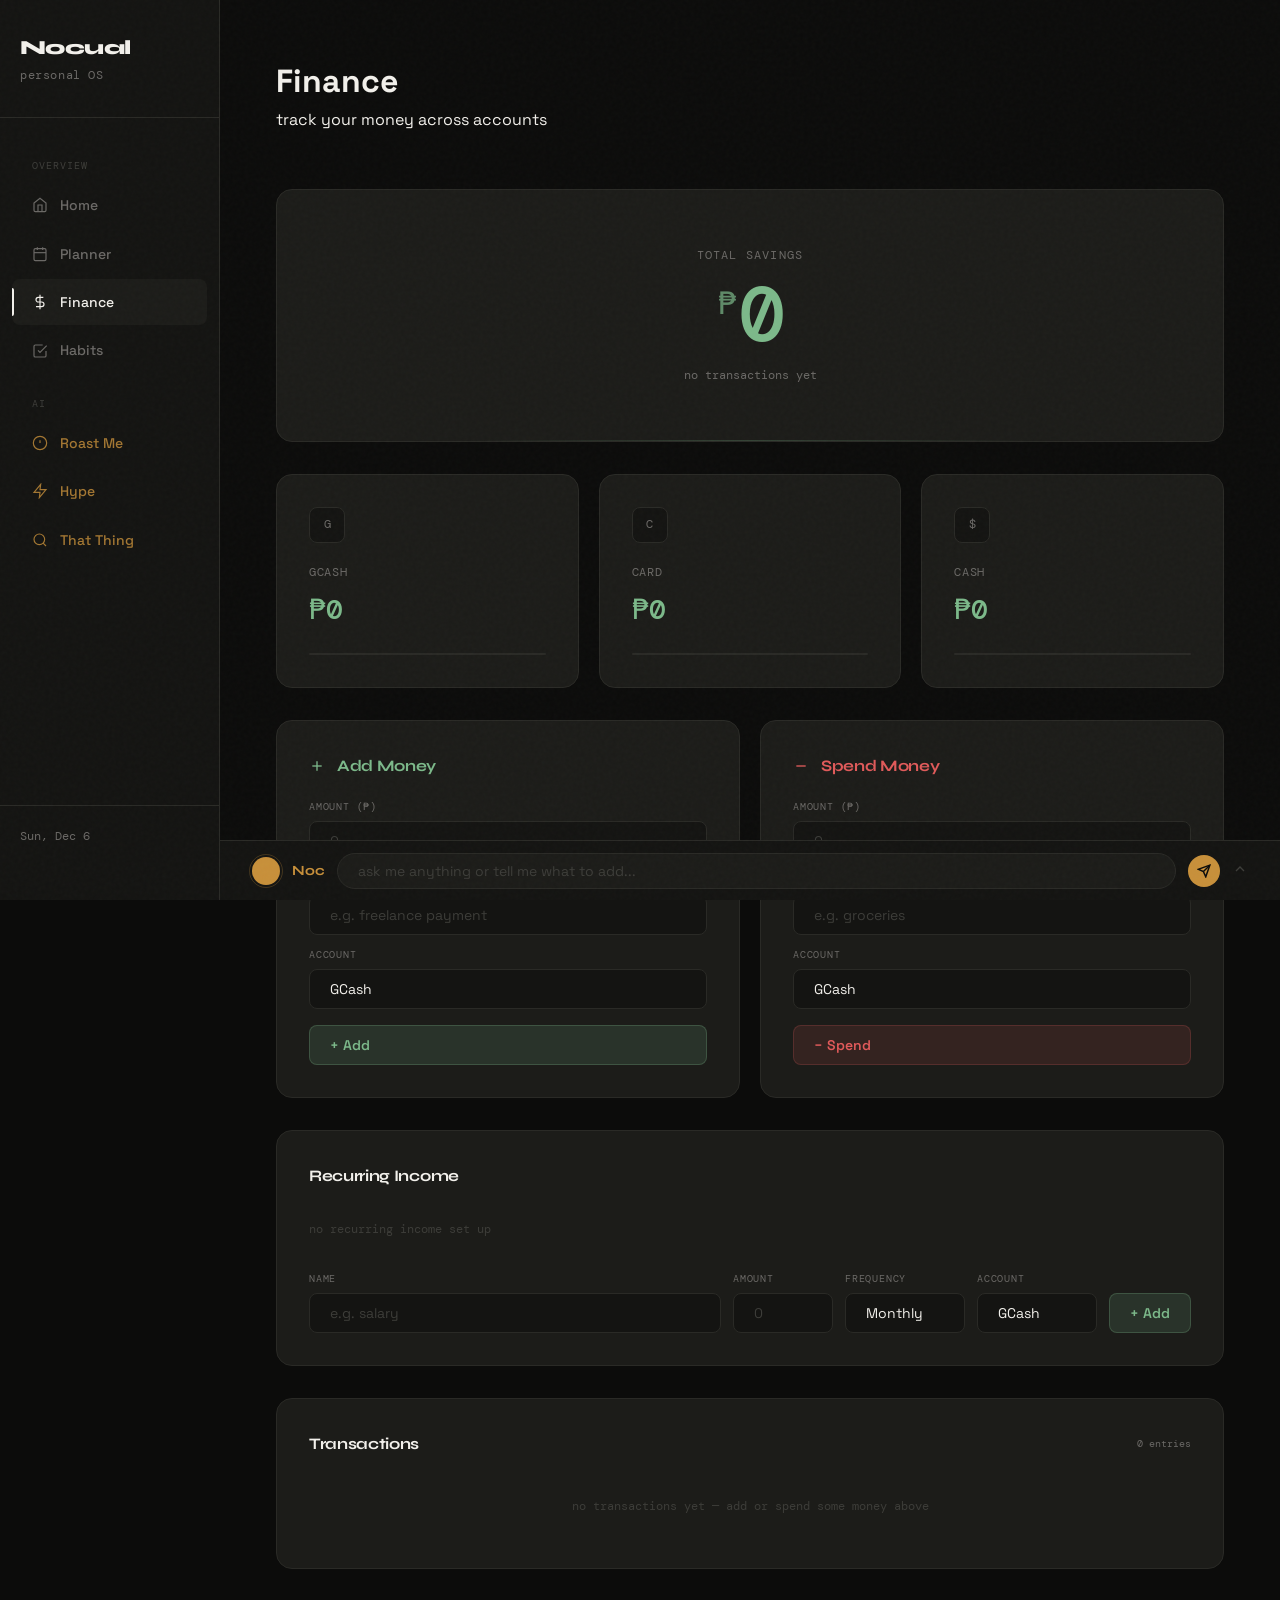
==== finance.html @ 65def6b1 "initial commit" ====
<!DOCTYPE html>
<html lang="en">
<head>
  <meta charset="UTF-8">
  <meta name="viewport" content="width=device-width, initial-scale=1.0">
  <title>Nocual — Finance</title>
  <link rel="preconnect" href="https://fonts.googleapis.com">
  <link rel="preconnect" href="https://fonts.gstatic.com" crossorigin>
  <link href="https://fonts.googleapis.com/css2?family=Syne:wght@400;500;600;700;800&family=Space+Grotesk:wght@300;400;500;600&family=DM+Mono:wght@300;400;500&display=swap" rel="stylesheet">
  <link rel="stylesheet" href="css/global.css">
  <link rel="stylesheet" href="css/finance.css">
</head>
<body>

  <!-- Sidebar -->
  <aside class="sidebar">
    <div class="sidebar__logo">
      <div class="sidebar__logo-text">Nocual</div>
      <div class="sidebar__logo-sub">personal OS</div>
    </div>
    <nav class="sidebar__nav">
      <span class="sidebar__section-label">Overview</span>
      <a href="index.html" class="nav-link">
        <svg xmlns="http://www.w3.org/2000/svg" viewBox="0 0 24 24" fill="none" stroke="currentColor"><path d="M3 9l9-7 9 7v11a2 2 0 0 1-2 2H5a2 2 0 0 1-2-2z"/><polyline points="9 22 9 12 15 12 15 22"/></svg>
        Home
      </a>
      <a href="planner.html" class="nav-link">
        <svg xmlns="http://www.w3.org/2000/svg" viewBox="0 0 24 24" fill="none" stroke="currentColor"><rect x="3" y="4" width="18" height="18" rx="2" ry="2"/><line x1="16" y1="2" x2="16" y2="6"/><line x1="8" y1="2" x2="8" y2="6"/><line x1="3" y1="10" x2="21" y2="10"/></svg>
        Planner
      </a>
      <a href="finance.html" class="nav-link nav-link--active">
        <svg xmlns="http://www.w3.org/2000/svg" viewBox="0 0 24 24" fill="none" stroke="currentColor"><line x1="12" y1="1" x2="12" y2="23"/><path d="M17 5H9.5a3.5 3.5 0 0 0 0 7h5a3.5 3.5 0 0 1 0 7H6"/></svg>
        Finance
      </a>
      <a href="habits.html" class="nav-link">
        <svg xmlns="http://www.w3.org/2000/svg" viewBox="0 0 24 24" fill="none" stroke="currentColor"><polyline points="9 11 12 14 22 4"/><path d="M21 12v7a2 2 0 0 1-2 2H5a2 2 0 0 1-2-2V5a2 2 0 0 1 2-2h11"/></svg>
        Habits
      </a>
      <span class="sidebar__section-label">AI</span>
      <a href="roast.html" class="nav-link nav-link--ai">
        <svg xmlns="http://www.w3.org/2000/svg" viewBox="0 0 24 24" fill="none" stroke="currentColor"><circle cx="12" cy="12" r="10"/><line x1="12" y1="8" x2="12" y2="12"/><line x1="12" y1="16" x2="12.01" y2="16"/></svg>
        Roast Me
      </a>
      <a href="hype.html" class="nav-link nav-link--ai">
        <svg xmlns="http://www.w3.org/2000/svg" viewBox="0 0 24 24" fill="none" stroke="currentColor"><polygon points="13 2 3 14 12 14 11 22 21 10 12 10 13 2"/></svg>
        Hype
      </a>
      <a href="that-thing.html" class="nav-link nav-link--ai">
        <svg xmlns="http://www.w3.org/2000/svg" viewBox="0 0 24 24" fill="none" stroke="currentColor"><circle cx="11" cy="11" r="8"/><line x1="21" y1="21" x2="16.65" y2="16.65"/></svg>
        That Thing
      </a>
    </nav>
    <div class="sidebar__bottom">
      <div class="sidebar__date" id="sidebar-date"></div>
    </div>
  </aside>

  <!-- Main content -->
  <main class="main">
    <div class="page-header">
      <h1 class="page-title">Finance</h1>
      <p class="page-sub">track your money across accounts</p>
    </div>

    <!-- Savings Hero -->
    <div class="savings-hero">
      <div class="savings-hero__label">total savings</div>
      <div class="savings-hero__amount">
        <span class="savings-hero__currency">₱</span><span id="hero-total">0</span>
      </div>
      <div class="savings-hero__updated" id="hero-updated">—</div>
    </div>

    <!-- Account Cards -->
    <div class="accounts-grid">
      <div class="account-card" id="card-gcash">
        <div class="account-card__icon">G</div>
        <div class="account-card__name">GCash</div>
        <div class="account-card__amount" id="amt-gcash">₱0</div>
        <div class="account-card__bar">
          <div class="account-card__bar-fill" id="bar-gcash" style="width:0%"></div>
        </div>
      </div>
      <div class="account-card" id="card-card">
        <div class="account-card__icon">C</div>
        <div class="account-card__name">Card</div>
        <div class="account-card__amount" id="amt-card">₱0</div>
        <div class="account-card__bar">
          <div class="account-card__bar-fill" id="bar-card" style="width:0%"></div>
        </div>
      </div>
      <div class="account-card" id="card-cash">
        <div class="account-card__icon">$</div>
        <div class="account-card__name">Cash</div>
        <div class="account-card__amount" id="amt-cash">₱0</div>
        <div class="account-card__bar">
          <div class="account-card__bar-fill" id="bar-cash" style="width:0%"></div>
        </div>
      </div>
    </div>

    <!-- Finance Actions -->
    <div class="finance-actions">
      <!-- Add Money -->
      <div class="finance-form finance-form--add">
        <div class="finance-form__title">
          <svg xmlns="http://www.w3.org/2000/svg" viewBox="0 0 24 24" fill="none" stroke="currentColor"><line x1="12" y1="5" x2="12" y2="19"/><line x1="5" y1="12" x2="19" y2="12"/></svg>
          Add Money
        </div>
        <div class="form-group">
          <label class="form-label" for="add-amount">Amount (₱)</label>
          <input class="input" type="number" id="add-amount" placeholder="0" min="0" step="any">
        </div>
        <div class="form-group">
          <label class="form-label" for="add-desc">Description</label>
          <input class="input" type="text" id="add-desc" placeholder="e.g. freelance payment">
        </div>
        <div class="form-group">
          <label class="form-label" for="add-account">Account</label>
          <select class="input" id="add-account">
            <option value="gcash">GCash</option>
            <option value="card">Card</option>
            <option value="cash">Cash</option>
          </select>
        </div>
        <button class="btn btn--add" id="btn-add" style="width:100%;margin-top:4px">+ Add</button>
      </div>

      <!-- Spend Money -->
      <div class="finance-form finance-form--spend">
        <div class="finance-form__title">
          <svg xmlns="http://www.w3.org/2000/svg" viewBox="0 0 24 24" fill="none" stroke="currentColor"><line x1="5" y1="12" x2="19" y2="12"/></svg>
          Spend Money
        </div>
        <div class="form-group">
          <label class="form-label" for="spend-amount">Amount (₱)</label>
          <input class="input" type="number" id="spend-amount" placeholder="0" min="0" step="any">
        </div>
        <div class="form-group">
          <label class="form-label" for="spend-desc">Description</label>
          <input class="input" type="text" id="spend-desc" placeholder="e.g. groceries">
        </div>
        <div class="form-group">
          <label class="form-label" for="spend-account">Account</label>
          <select class="input" id="spend-account">
            <option value="gcash">GCash</option>
            <option value="card">Card</option>
            <option value="cash">Cash</option>
          </select>
        </div>
        <button class="btn btn--spend" id="btn-spend" style="width:100%;margin-top:4px">− Spend</button>
      </div>
    </div>

    <!-- Recurring Income -->
    <div class="recurring-section">
      <div class="recurring-section__header">
        <span style="font-family:var(--font-display);font-weight:700;font-size:var(--font-size-base);letter-spacing:-0.02em">Recurring Income</span>
      </div>
      <div class="recurring-list" id="recurring-list">
        <!-- populated by JS -->
      </div>
      <!-- Add recurring inline form -->
      <div class="recurring-add" style="margin-top:var(--space-md);display:grid;grid-template-columns:1fr 100px 120px 120px auto;gap:var(--space-sm);align-items:end">
        <div class="form-group" style="margin-bottom:0">
          <label class="form-label" for="rec-name">Name</label>
          <input class="input" type="text" id="rec-name" placeholder="e.g. salary">
        </div>
        <div class="form-group" style="margin-bottom:0">
          <label class="form-label" for="rec-amount">Amount</label>
          <input class="input" type="number" id="rec-amount" placeholder="0" min="0">
        </div>
        <div class="form-group" style="margin-bottom:0">
          <label class="form-label" for="rec-freq">Frequency</label>
          <select class="input" id="rec-freq">
            <option value="weekly">Weekly</option>
            <option value="biweekly">Biweekly</option>
            <option value="monthly" selected>Monthly</option>
            <option value="yearly">Yearly</option>
          </select>
        </div>
        <div class="form-group" style="margin-bottom:0">
          <label class="form-label" for="rec-account">Account</label>
          <select class="input" id="rec-account">
            <option value="gcash">GCash</option>
            <option value="card">Card</option>
            <option value="cash">Cash</option>
          </select>
        </div>
        <button class="btn btn--add" id="btn-add-recurring" style="white-space:nowrap">+ Add</button>
      </div>
    </div>

    <!-- Transaction History -->
    <div class="tx-section">
      <div style="display:flex;align-items:center;justify-content:space-between;margin-bottom:var(--space-md)">
        <span style="font-family:var(--font-display);font-weight:700;font-size:var(--font-size-base);letter-spacing:-0.02em">Transactions</span>
        <span style="font-family:var(--font-mono);font-size:10px;color:var(--text-muted)" id="tx-count">0 entries</span>
      </div>
      <div id="tx-list">
        <!-- populated by JS -->
      </div>
    </div>
  </main>

  <!-- Assistant -->
  <div class="assistant" id="assistant">
    <div class="assistant__bar">
      <div class="assistant__toggle" id="assistant-toggle">
        <div class="assistant__orb"></div>
        <span class="assistant__name">Noc</span>
      </div>
      <div class="assistant__input-wrap">
        <input type="text" class="assistant__input" id="assistant-input" placeholder="ask me anything or tell me what to add..." autocomplete="off">
      </div>
      <button class="assistant__send" id="assistant-send" aria-label="Send">
        <svg xmlns="http://www.w3.org/2000/svg" viewBox="0 0 24 24" fill="none" stroke="currentColor"><line x1="22" y1="2" x2="11" y2="13"/><polygon points="22 2 15 22 11 13 2 9 22 2"/></svg>
      </button>
      <button class="assistant__expand-btn" id="assistant-expand" aria-label="Expand">
        <svg xmlns="http://www.w3.org/2000/svg" viewBox="0 0 24 24" fill="none" stroke="currentColor"><polyline points="18 15 12 9 6 15"/></svg>
      </button>
    </div>
    <div class="assistant__chat" id="assistant-chat"></div>
  </div>

  <script src="config.js" defer></script>
  <script src="js/store.js" defer></script>
  <script src="js/obsidian.js" defer></script>
  <script src="js/assistant.js" defer></script>
  <script src="js/finance.js" defer></script>
</body>
</html>
---- css/global.css ----
@import url('https://fonts.googleapis.com/css2?family=Syne:wght@400;600;700;800&family=Space+Grotesk:wght@300;400;500;600&family=DM+Mono:wght@400;500&display=swap');

/* ─── Tokens ─────────────────────────────────────────────────────────────── */
:root {
  --bg: #0C0C0B;
  --surface: #141412;
  --surface-2: #1C1C19;
  --border: #2A2A26;
  --text: #F2F0EB;
  --text-muted: #6B6966;
  --text-dim: #3D3D39;
  --ai-accent: #C8903A;
  --ai-accent-rgb: 200, 144, 58;
  --ai-dim: rgba(200, 144, 58, 0.10);
  --ai-border: rgba(200, 144, 58, 0.25);

  --font-display: 'Syne', sans-serif;
  --font-body: 'Space Grotesk', sans-serif;
  --font-mono: 'DM Mono', monospace;

  --font-size-xs: 0.75rem;
  --font-size-sm: 0.875rem;
  --font-size-base: 1rem;
  --font-size-lg: 1.25rem;
  --font-size-xl: 1.75rem;
  --font-size-2xl: 2.5rem;
  --font-size-3xl: 3.5rem;

  --space-xs: 0.375rem;
  --space-sm: 0.75rem;
  --space-md: 1.25rem;
  --space-lg: 2rem;
  --space-xl: 3.5rem;
  --space-2xl: 6rem;

  --radius-sm: 4px;
  --radius-md: 8px;
  --radius-lg: 16px;

  --sidebar-w: 220px;
  --assistant-h-collapsed: 60px;
  --assistant-h-expanded: 420px;
  --transition: 180ms cubic-bezier(0.16, 1, 0.3, 1);
  --transition-slow: 650ms cubic-bezier(0.16, 1, 0.3, 1);
}

/* ─── Reset ──────────────────────────────────────────────────────────────── */
*, *::before, *::after { box-sizing: border-box; margin: 0; padding: 0; }
html { font-size: 16px; -webkit-font-smoothing: antialiased; }
body {
  background: var(--bg);
  color: var(--text);
  font-family: var(--font-body);
  font-size: var(--font-size-base);
  line-height: 1.6;
  min-height: 100dvh;
}
a { color: inherit; text-decoration: none; }
ul, ol { list-style: none; }
img { display: block; max-width: 100%; }
button { cursor: pointer; font-family: inherit; border: none; background: none; }
input, textarea, select { font-family: inherit; }

/* ─── Grain overlay ───────────────────────────────────────────────────────── */
body::after {
  content: '';
  position: fixed;
  inset: 0;
  background-image: url("data:image/svg+xml,%3Csvg viewBox='0 0 256 256' xmlns='http://www.w3.org/2000/svg'%3E%3Cfilter id='noise'%3E%3CfeTurbulence type='fractalNoise' baseFrequency='0.9' numOctaves='4' stitchTiles='stitch'/%3E%3C/filter%3E%3Crect width='100%25' height='100%25' filter='url(%23noise)' opacity='1'/%3E%3C/svg%3E");
  opacity: 0.025;
  pointer-events: none;
  z-index: 9999;
}

/* ─── App shell ───────────────────────────────────────────────────────────── */
.app {
  display: flex;
  min-height: 100dvh;
}

/* ─── Sidebar ─────────────────────────────────────────────────────────────── */
.sidebar {
  position: fixed;
  top: 0;
  left: 0;
  width: var(--sidebar-w);
  height: 100dvh;
  background: var(--surface);
  border-right: 1px solid var(--border);
  display: flex;
  flex-direction: column;
  z-index: 100;
  padding: var(--space-lg) 0;
}

.sidebar__logo {
  padding: 0 var(--space-md) var(--space-lg);
  border-bottom: 1px solid var(--border);
  margin-bottom: var(--space-md);
}

.sidebar__logo-text {
  font-family: var(--font-display);
  font-size: var(--font-size-lg);
  font-weight: 800;
  letter-spacing: -0.03em;
  color: var(--text);
}

.sidebar__logo-sub {
  font-size: var(--font-size-xs);
  color: var(--text-muted);
  font-family: var(--font-mono);
  letter-spacing: 0.05em;
  margin-top: 2px;
}

.sidebar__nav {
  flex: 1;
  display: flex;
  flex-direction: column;
  gap: 2px;
  padding: 0 var(--space-sm);
}

.nav-link {
  display: flex;
  align-items: center;
  gap: var(--space-sm);
  padding: var(--space-sm) var(--space-md);
  border-radius: var(--radius-md);
  color: var(--text-muted);
  font-size: var(--font-size-sm);
  font-weight: 500;
  transition: color var(--transition), background var(--transition);
  position: relative;
}

.nav-link svg { width: 16px; height: 16px; flex-shrink: 0; stroke-width: 1.75; }

.nav-link:hover {
  color: var(--text);
  background: var(--surface-2);
}

.nav-link--active {
  color: var(--text);
  background: var(--surface-2);
}

.nav-link--active::before {
  content: '';
  position: absolute;
  left: 0;
  top: 50%;
  transform: translateY(-50%);
  width: 2px;
  height: 60%;
  background: var(--text);
  border-radius: 0 2px 2px 0;
}

.nav-link--ai {
  color: var(--ai-accent);
  opacity: 0.8;
}

.nav-link--ai:hover {
  color: var(--ai-accent);
  background: var(--ai-dim);
  opacity: 1;
}

.nav-link--ai.nav-link--active {
  color: var(--ai-accent);
  background: var(--ai-dim);
}

.nav-link--ai.nav-link--active::before {
  background: var(--ai-accent);
}

.sidebar__section-label {
  font-size: 10px;
  letter-spacing: 0.1em;
  text-transform: uppercase;
  color: var(--text-dim);
  font-family: var(--font-mono);
  padding: var(--space-md) var(--space-md) var(--space-xs);
}

.sidebar__bottom {
  padding: var(--space-md);
  border-top: 1px solid var(--border);
}

.sidebar__date {
  font-family: var(--font-mono);
  font-size: var(--font-size-xs);
  color: var(--text-muted);
  line-height: 1.8;
}

/* ─── Main content ────────────────────────────────────────────────────────── */
.main {
  margin-left: var(--sidebar-w);
  padding: var(--space-xl) var(--space-xl) calc(var(--assistant-h-collapsed) + var(--space-lg));
  width: calc(100% - var(--sidebar-w));
  min-height: 100dvh;
}

.page-header {
  margin-bottom: var(--space-xl);
}

.page-header__label {
  font-family: var(--font-mono);
  font-size: var(--font-size-xs);
  color: var(--text-muted);
  letter-spacing: 0.08em;
  text-transform: uppercase;
  margin-bottom: var(--space-xs);
}

.page-header__title {
  font-family: var(--font-display);
  font-size: var(--font-size-2xl);
  font-weight: 800;
  letter-spacing: -0.04em;
  line-height: 1.05;
}

.page-header__title--ai {
  color: var(--ai-accent);
}

/* ─── Cards / Surfaces ────────────────────────────────────────────────────── */
.card {
  background: var(--surface-2);
  border: 1px solid var(--border);
  border-radius: var(--radius-lg);
  padding: var(--space-lg);
}

.card--ai {
  border-color: var(--ai-border);
  background: linear-gradient(135deg, var(--surface-2) 0%, rgba(200, 144, 58, 0.04) 100%);
}

/* ─── Buttons ─────────────────────────────────────────────────────────────── */
.btn {
  display: inline-flex;
  align-items: center;
  gap: var(--space-xs);
  padding: 0.625rem 1.25rem;
  background: var(--text);
  color: var(--bg);
  border-radius: var(--radius-md);
  font-size: var(--font-size-sm);
  font-weight: 600;
  font-family: var(--font-body);
  transition: opacity var(--transition), transform var(--transition);
  cursor: pointer;
  border: none;
}
.btn:hover { opacity: 0.88; transform: translateY(-1px); }
.btn:active { transform: translateY(0); }

.btn--ghost {
  background: transparent;
  color: var(--text-muted);
  border: 1px solid var(--border);
}
.btn--ghost:hover { color: var(--text); border-color: var(--text-muted); opacity: 1; }

.btn--ai {
  background: var(--ai-accent);
  color: var(--bg);
}

.btn--sm {
  padding: 0.375rem 0.875rem;
  font-size: var(--font-size-xs);
}

.btn--icon {
  padding: 0.5rem;
  border-radius: var(--radius-md);
}

/* ─── Form inputs ─────────────────────────────────────────────────────────── */
.input {
  width: 100%;
  background: var(--surface);
  border: 1px solid var(--border);
  border-radius: var(--radius-md);
  color: var(--text);
  font-family: var(--font-body);
  font-size: var(--font-size-sm);
  padding: 0.625rem var(--space-md);
  transition: border-color var(--transition);
  outline: none;
}
.input:focus { border-color: var(--text-muted); }
.input::placeholder { color: var(--text-dim); }

.input--ai:focus { border-color: var(--ai-border); }

select.input { appearance: none; cursor: pointer; }

/* ─── Assistant bar ───────────────────────────────────────────────────────── */
.assistant {
  position: fixed;
  bottom: 0;
  left: var(--sidebar-w);
  right: 0;
  background: var(--surface);
  border-top: 1px solid var(--border);
  z-index: 200;
  transition: height var(--transition-slow);
  height: var(--assistant-h-collapsed);
  overflow: hidden;
  display: flex;
  flex-direction: column;
}

.assistant.is-open {
  height: var(--assistant-h-expanded);
  border-top-color: var(--ai-border);
}

.assistant__bar {
  flex-shrink: 0;
  height: var(--assistant-h-collapsed);
  display: flex;
  align-items: center;
  gap: var(--space-sm);
  padding: 0 var(--space-lg);
}

.assistant__toggle {
  display: flex;
  align-items: center;
  gap: var(--space-sm);
  flex-shrink: 0;
  cursor: pointer;
}

.assistant__orb {
  width: 28px;
  height: 28px;
  border-radius: 50%;
  background: var(--ai-accent);
  position: relative;
  flex-shrink: 0;
}

.assistant__orb::after {
  content: '';
  position: absolute;
  inset: -3px;
  border-radius: 50%;
  border: 1px solid var(--ai-border);
  animation: orb-pulse 3s ease-in-out infinite;
}

@keyframes orb-pulse {
  0%, 100% { opacity: 0.4; transform: scale(1); }
  50% { opacity: 1; transform: scale(1.08); }
}

.assistant__name {
  font-family: var(--font-display);
  font-size: var(--font-size-sm);
  font-weight: 700;
  color: var(--ai-accent);
  letter-spacing: -0.01em;
}

.assistant__input-wrap {
  flex: 1;
  position: relative;
}

.assistant__input {
  width: 100%;
  background: var(--surface-2);
  border: 1px solid var(--border);
  border-radius: 100px;
  color: var(--text);
  font-family: var(--font-body);
  font-size: var(--font-size-sm);
  padding: 0.5rem 1.25rem;
  outline: none;
  transition: border-color var(--transition);
}
.assistant__input:focus { border-color: var(--ai-border); }
.assistant__input::placeholder { color: var(--text-dim); }

.assistant__send {
  width: 32px;
  height: 32px;
  border-radius: 50%;
  background: var(--ai-accent);
  display: flex;
  align-items: center;
  justify-content: center;
  flex-shrink: 0;
  transition: opacity var(--transition), transform var(--transition);
}
.assistant__send:hover { opacity: 0.85; transform: scale(1.05); }
.assistant__send svg { width: 14px; height: 14px; color: var(--bg); stroke-width: 2.5; }

.assistant__expand-btn {
  color: var(--text-dim);
  transition: color var(--transition), transform var(--transition);
  flex-shrink: 0;
}
.assistant__expand-btn:hover { color: var(--text-muted); }
.assistant.is-open .assistant__expand-btn { transform: rotate(180deg); }
.assistant__expand-btn svg { width: 16px; height: 16px; stroke-width: 2; }

/* ─── Assistant chat panel ────────────────────────────────────────────────── */
.assistant__chat {
  flex: 1;
  overflow-y: auto;
  padding: var(--space-md) var(--space-lg) var(--space-sm);
  display: flex;
  flex-direction: column;
  gap: var(--space-sm);
  scrollbar-width: thin;
  scrollbar-color: var(--border) transparent;
}

.chat-msg {
  display: flex;
  gap: var(--space-sm);
  animation: msg-in 350ms cubic-bezier(0.16, 1, 0.3, 1) both;
}

@keyframes msg-in {
  from { opacity: 0; transform: translateY(8px); }
  to { opacity: 1; transform: translateY(0); }
}

.chat-msg--user { flex-direction: row-reverse; }

.chat-msg__bubble {
  max-width: 70%;
  padding: 0.625rem var(--space-md);
  border-radius: var(--radius-lg);
  font-size: var(--font-size-sm);
  line-height: 1.5;
}

.chat-msg--ai .chat-msg__bubble {
  background: var(--ai-dim);
  border: 1px solid var(--ai-border);
  color: var(--text);
  border-radius: var(--radius-sm) var(--radius-lg) var(--radius-lg) var(--radius-lg);
}

.chat-msg--user .chat-msg__bubble {
  background: var(--surface-2);
  border: 1px solid var(--border);
  color: var(--text-muted);
  border-radius: var(--radius-lg) var(--radius-sm) var(--radius-lg) var(--radius-lg);
}

.chat-msg__avatar {
  width: 24px;
  height: 24px;
  border-radius: 50%;
  background: var(--ai-accent);
  flex-shrink: 0;
  margin-top: 2px;
}

.assistant__thinking {
  display: flex;
  align-items: center;
  gap: 4px;
  padding: 0.625rem var(--space-md);
}

.assistant__thinking span {
  width: 5px;
  height: 5px;
  border-radius: 50%;
  background: var(--ai-accent);
  animation: thinking 1.2s ease-in-out infinite;
}
.assistant__thinking span:nth-child(2) { animation-delay: 0.2s; }
.assistant__thinking span:nth-child(3) { animation-delay: 0.4s; }

@keyframes thinking {
  0%, 80%, 100% { opacity: 0.3; transform: scale(0.8); }
  40% { opacity: 1; transform: scale(1); }
}

/* ─── Reveals ─────────────────────────────────────────────────────────────── */
.reveal {
  opacity: 0;
  transform: translateY(24px);
  transition: opacity var(--transition-slow), transform var(--transition-slow);
}
.reveal.visible,
.reveal.reveal--visible { opacity: 1; transform: translateY(0); }
.reveal:nth-child(2) { transition-delay: 70ms; }
.reveal:nth-child(3) { transition-delay: 140ms; }
.reveal:nth-child(4) { transition-delay: 210ms; }
.reveal:nth-child(5) { transition-delay: 280ms; }

@media (prefers-reduced-motion: reduce) {
  .reveal { opacity: 1; transform: none; transition: none; }
  * { animation-duration: 0.01ms !important; transition-duration: 0.01ms !important; }
}

/* ─── Utility ─────────────────────────────────────────────────────────────── */
.mono { font-family: var(--font-mono); }
.text-muted { color: var(--text-muted); }
.text-ai { color: var(--ai-accent); }
.divider { height: 1px; background: var(--border); margin: var(--space-lg) 0; }

/* ─── Scrollbar ───────────────────────────────────────────────────────────── */
::-webkit-scrollbar { width: 4px; }
::-webkit-scrollbar-track { background: transparent; }
::-webkit-scrollbar-thumb { background: var(--border); border-radius: 4px; }

/* ─── Focus states ────────────────────────────────────────────────────────── */
:focus-visible {
  outline: 2px solid var(--ai-accent);
  outline-offset: 2px;
  border-radius: var(--radius-sm);
}

/* ─── Mobile ──────────────────────────────────────────────────────────────── */
@media (max-width: 768px) {
  :root { --sidebar-w: 0px; }
  .sidebar { transform: translateX(-100%); transition: transform var(--transition-slow); }
  .sidebar.is-open { transform: translateX(0); --sidebar-w: 220px; }
  .main { margin-left: 0; width: 100%; padding: var(--space-lg) var(--space-md) calc(var(--assistant-h-collapsed) + var(--space-lg)); }
  .assistant { left: 0; }
  .page-header__title { font-size: var(--font-size-xl); }
}
---- css/finance.css ----
/* ─── Finance page ────────────────────────────────────────────────────────── */

/* ─── Total savings hero ──────────────────────────────────────────────────── */
.savings-hero {
  background: var(--surface-2);
  border: 1px solid var(--border);
  border-radius: var(--radius-lg);
  padding: var(--space-xl) var(--space-lg);
  text-align: center;
  margin-bottom: var(--space-lg);
  position: relative;
  overflow: hidden;
}

.savings-hero::before {
  content: '';
  position: absolute;
  bottom: 0;
  left: 50%;
  transform: translateX(-50%);
  width: 60%;
  height: 1px;
  background: linear-gradient(90deg, transparent, #7CB98A40, transparent);
}

.savings-hero__label {
  font-family: var(--font-mono);
  font-size: var(--font-size-xs);
  color: var(--text-muted);
  letter-spacing: 0.1em;
  text-transform: uppercase;
  margin-bottom: var(--space-sm);
}

.savings-hero__amount {
  font-family: var(--font-mono);
  font-size: clamp(3rem, 6vw, 5rem);
  font-weight: 500;
  color: #7CB98A;
  letter-spacing: -0.04em;
  line-height: 1;
}

.savings-hero__currency {
  font-size: 0.4em;
  color: #7CB98A;
  opacity: 0.7;
  vertical-align: super;
  margin-right: 4px;
}

.savings-hero__updated {
  font-family: var(--font-mono);
  font-size: var(--font-size-xs);
  color: var(--text-muted);
  margin-top: var(--space-sm);
}

/* ─── Account breakdown ───────────────────────────────────────────────────── */
.accounts-grid {
  display: grid;
  grid-template-columns: repeat(3, 1fr);
  gap: var(--space-md);
  margin-bottom: var(--space-lg);
}

.account-card {
  background: var(--surface-2);
  border: 1px solid var(--border);
  border-radius: var(--radius-lg);
  padding: var(--space-lg);
  transition: border-color var(--transition);
}
.account-card:hover { border-color: var(--text-dim); }

.account-card__icon {
  width: 36px;
  height: 36px;
  border-radius: var(--radius-md);
  background: var(--surface);
  display: flex;
  align-items: center;
  justify-content: center;
  margin-bottom: var(--space-md);
  font-family: var(--font-mono);
  font-size: var(--font-size-xs);
  color: var(--text-muted);
  border: 1px solid var(--border);
}

.account-card__name {
  font-family: var(--font-mono);
  font-size: var(--font-size-xs);
  color: var(--text-muted);
  letter-spacing: 0.06em;
  text-transform: uppercase;
  margin-bottom: var(--space-xs);
}

.account-card__amount {
  font-family: var(--font-mono);
  font-size: var(--font-size-xl);
  font-weight: 500;
  color: var(--text);
  letter-spacing: -0.03em;
}

.account-card__bar {
  height: 2px;
  background: var(--border);
  border-radius: 2px;
  margin-top: var(--space-md);
  overflow: hidden;
}

.account-card__bar-fill {
  height: 100%;
  background: #7CB98A;
  border-radius: 2px;
  transition: width 0.8s cubic-bezier(0.16, 1, 0.3, 1);
}

/* ─── Finance actions grid ────────────────────────────────────────────────── */
.finance-actions {
  display: grid;
  grid-template-columns: 1fr 1fr;
  gap: var(--space-md);
  margin-bottom: var(--space-lg);
}

.finance-form {
  background: var(--surface-2);
  border: 1px solid var(--border);
  border-radius: var(--radius-lg);
  padding: var(--space-lg);
}

.finance-form__title {
  font-family: var(--font-display);
  font-size: var(--font-size-base);
  font-weight: 700;
  letter-spacing: -0.02em;
  margin-bottom: var(--space-md);
  display: flex;
  align-items: center;
  gap: var(--space-sm);
}

.finance-form__title svg {
  width: 16px;
  height: 16px;
  stroke-width: 2;
}

.finance-form--add .finance-form__title { color: #7CB98A; }
.finance-form--spend .finance-form__title { color: #E05A5A; }

.form-group {
  display: flex;
  flex-direction: column;
  gap: var(--space-xs);
  margin-bottom: var(--space-sm);
}

.form-label {
  font-family: var(--font-mono);
  font-size: 10px;
  letter-spacing: 0.08em;
  text-transform: uppercase;
  color: var(--text-muted);
}

.btn--add { background: rgba(124, 185, 138, 0.15); color: #7CB98A; border: 1px solid rgba(124, 185, 138, 0.25); }
.btn--add:hover { background: rgba(124, 185, 138, 0.25); opacity: 1; }
.btn--spend { background: rgba(224, 90, 90, 0.12); color: #E05A5A; border: 1px solid rgba(224, 90, 90, 0.2); }
.btn--spend:hover { background: rgba(224, 90, 90, 0.2); opacity: 1; }

/* ─── Recurring income ────────────────────────────────────────────────────── */
.recurring-section {
  background: var(--surface-2);
  border: 1px solid var(--border);
  border-radius: var(--radius-lg);
  padding: var(--space-lg);
  margin-bottom: var(--space-lg);
}

.recurring-section__header {
  display: flex;
  align-items: center;
  justify-content: space-between;
  margin-bottom: var(--space-md);
}

.recurring-list {
  display: flex;
  flex-direction: column;
  gap: var(--space-sm);
}

.recurring-item {
  display: flex;
  align-items: center;
  gap: var(--space-md);
  padding: var(--space-sm) var(--space-md);
  background: var(--surface);
  border: 1px solid var(--border);
  border-radius: var(--radius-md);
}

.recurring-item__name {
  flex: 1;
  font-size: var(--font-size-sm);
  color: var(--text);
}

.recurring-item__amount {
  font-family: var(--font-mono);
  font-size: var(--font-size-sm);
  color: #7CB98A;
  font-weight: 500;
}

.recurring-item__freq {
  font-family: var(--font-mono);
  font-size: 10px;
  color: var(--text-muted);
  padding: 2px 8px;
  background: var(--surface-2);
  border-radius: 100px;
}

.recurring-item__account {
  font-family: var(--font-mono);
  font-size: 10px;
  color: var(--text-dim);
}

/* ─── Transaction history ─────────────────────────────────────────────────── */
.tx-section {
  background: var(--surface-2);
  border: 1px solid var(--border);
  border-radius: var(--radius-lg);
  padding: var(--space-lg);
}

.tx-item {
  display: flex;
  align-items: center;
  gap: var(--space-md);
  padding: var(--space-sm) 0;
  border-bottom: 1px solid var(--border);
}
.tx-item:last-child { border-bottom: none; }

.tx-item__desc {
  flex: 1;
  font-size: var(--font-size-sm);
  color: var(--text);
}

.tx-item__account {
  font-family: var(--font-mono);
  font-size: 10px;
  color: var(--text-muted);
  padding: 2px 8px;
  background: var(--surface);
  border-radius: 100px;
}

.tx-item__amount {
  font-family: var(--font-mono);
  font-size: var(--font-size-sm);
  font-weight: 500;
  min-width: 80px;
  text-align: right;
}

.tx-item__amount--in { color: #7CB98A; }
.tx-item__amount--out { color: #E05A5A; }

.tx-item__date {
  font-family: var(--font-mono);
  font-size: 10px;
  color: var(--text-dim);
  min-width: 70px;
  text-align: right;
}

@media (max-width: 768px) {
  .accounts-grid { grid-template-columns: 1fr; }
  .finance-actions { grid-template-columns: 1fr; }
}
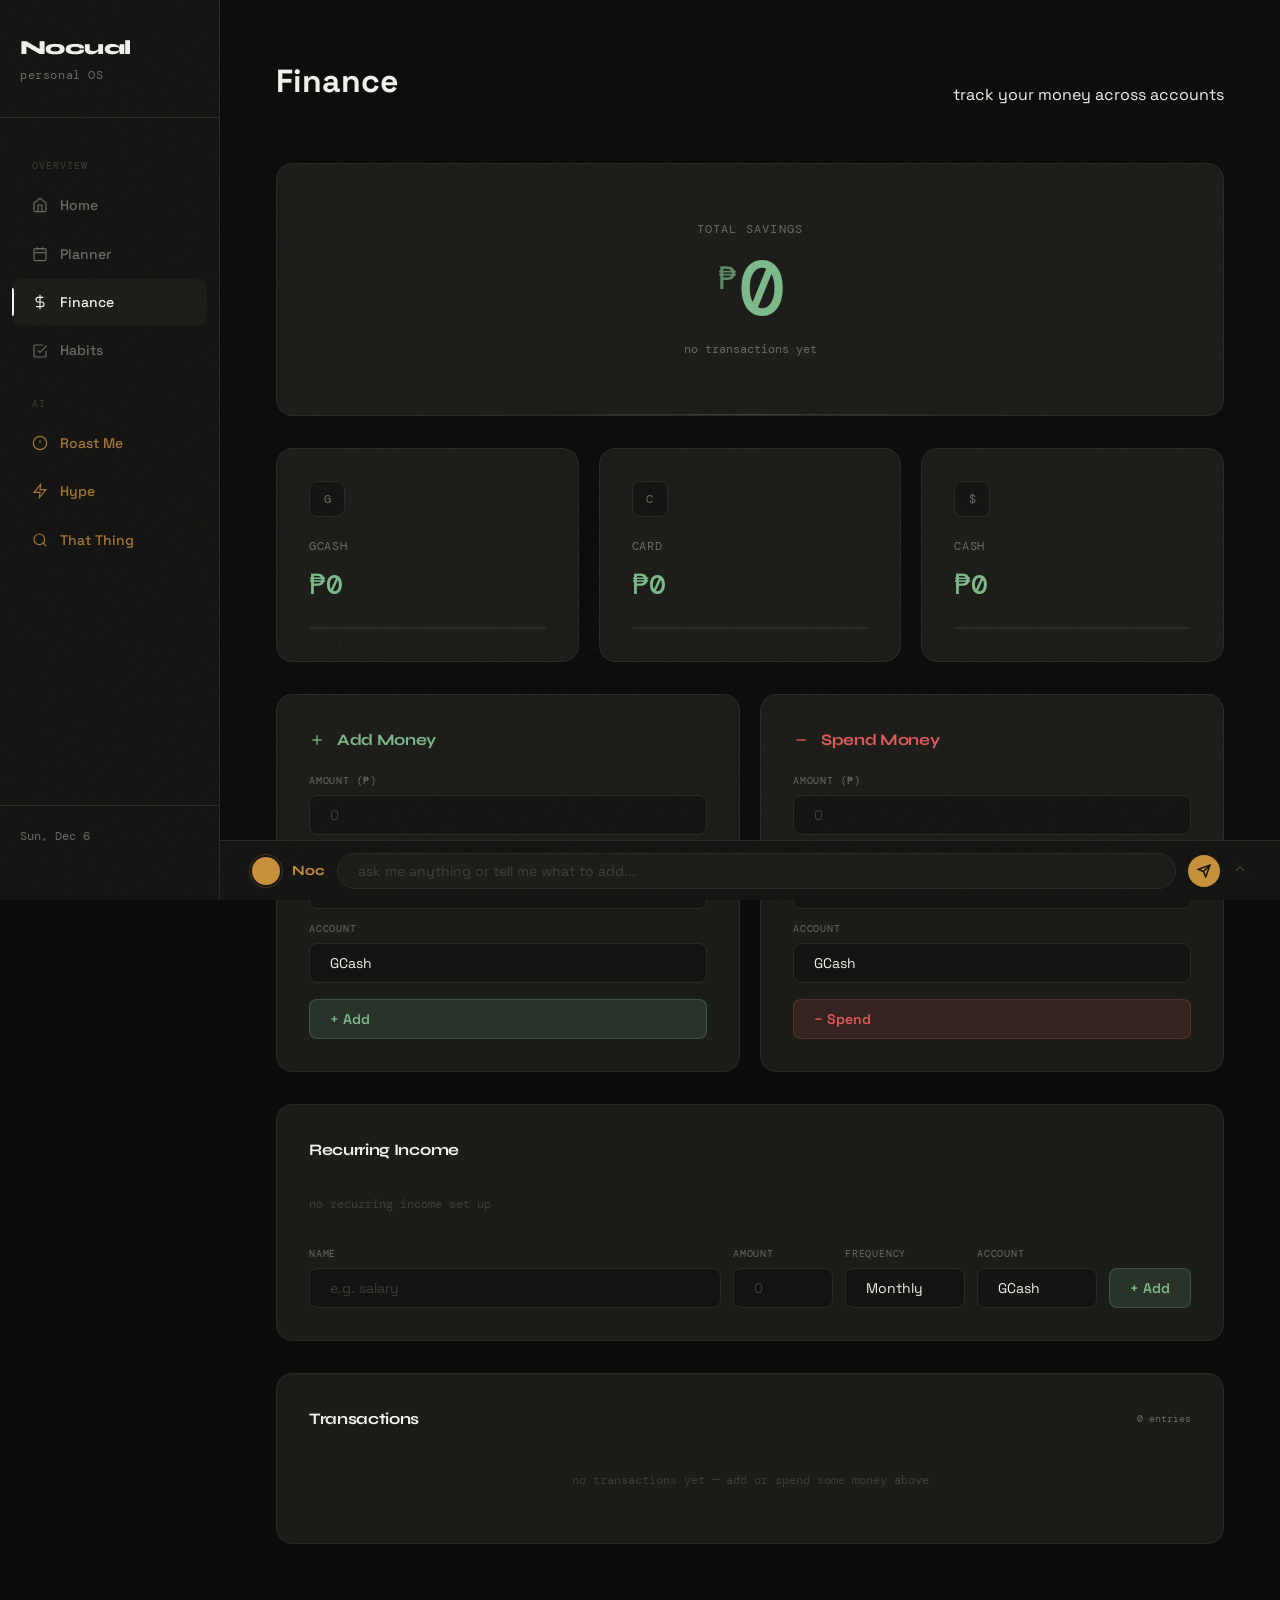
==== commit 453c7962: "feat: PWA manifest + iOS icons" ====
--- a/finance.html
+++ b/finance.html
@@ -7,6 +7,12 @@
   <link rel="preconnect" href="https://fonts.googleapis.com">
   <link rel="preconnect" href="https://fonts.gstatic.com" crossorigin>
   <link href="https://fonts.googleapis.com/css2?family=Syne:wght@400;500;600;700;800&family=Space+Grotesk:wght@300;400;500;600&family=DM+Mono:wght@300;400;500&display=swap" rel="stylesheet">
+  <meta name="apple-mobile-web-app-capable" content="yes">
+  <meta name="apple-mobile-web-app-status-bar-style" content="black-translucent">
+  <meta name="apple-mobile-web-app-title" content="Noctual">
+  <meta name="theme-color" content="#0D0D0D">
+  <link rel="manifest" href="/manifest.json">
+  <link rel="apple-touch-icon" href="/icons/icon-1024.png">
   <link rel="stylesheet" href="css/global.css">
   <link rel="stylesheet" href="css/finance.css">
 </head>
--- a/css/global.css
+++ b/css/global.css
@@ -210,6 +210,10 @@
 }
 
 .page-header {
+  display: flex;
+  align-items: flex-end;
+  justify-content: space-between;
+  gap: var(--space-md);
   margin-bottom: var(--space-xl);
 }
 
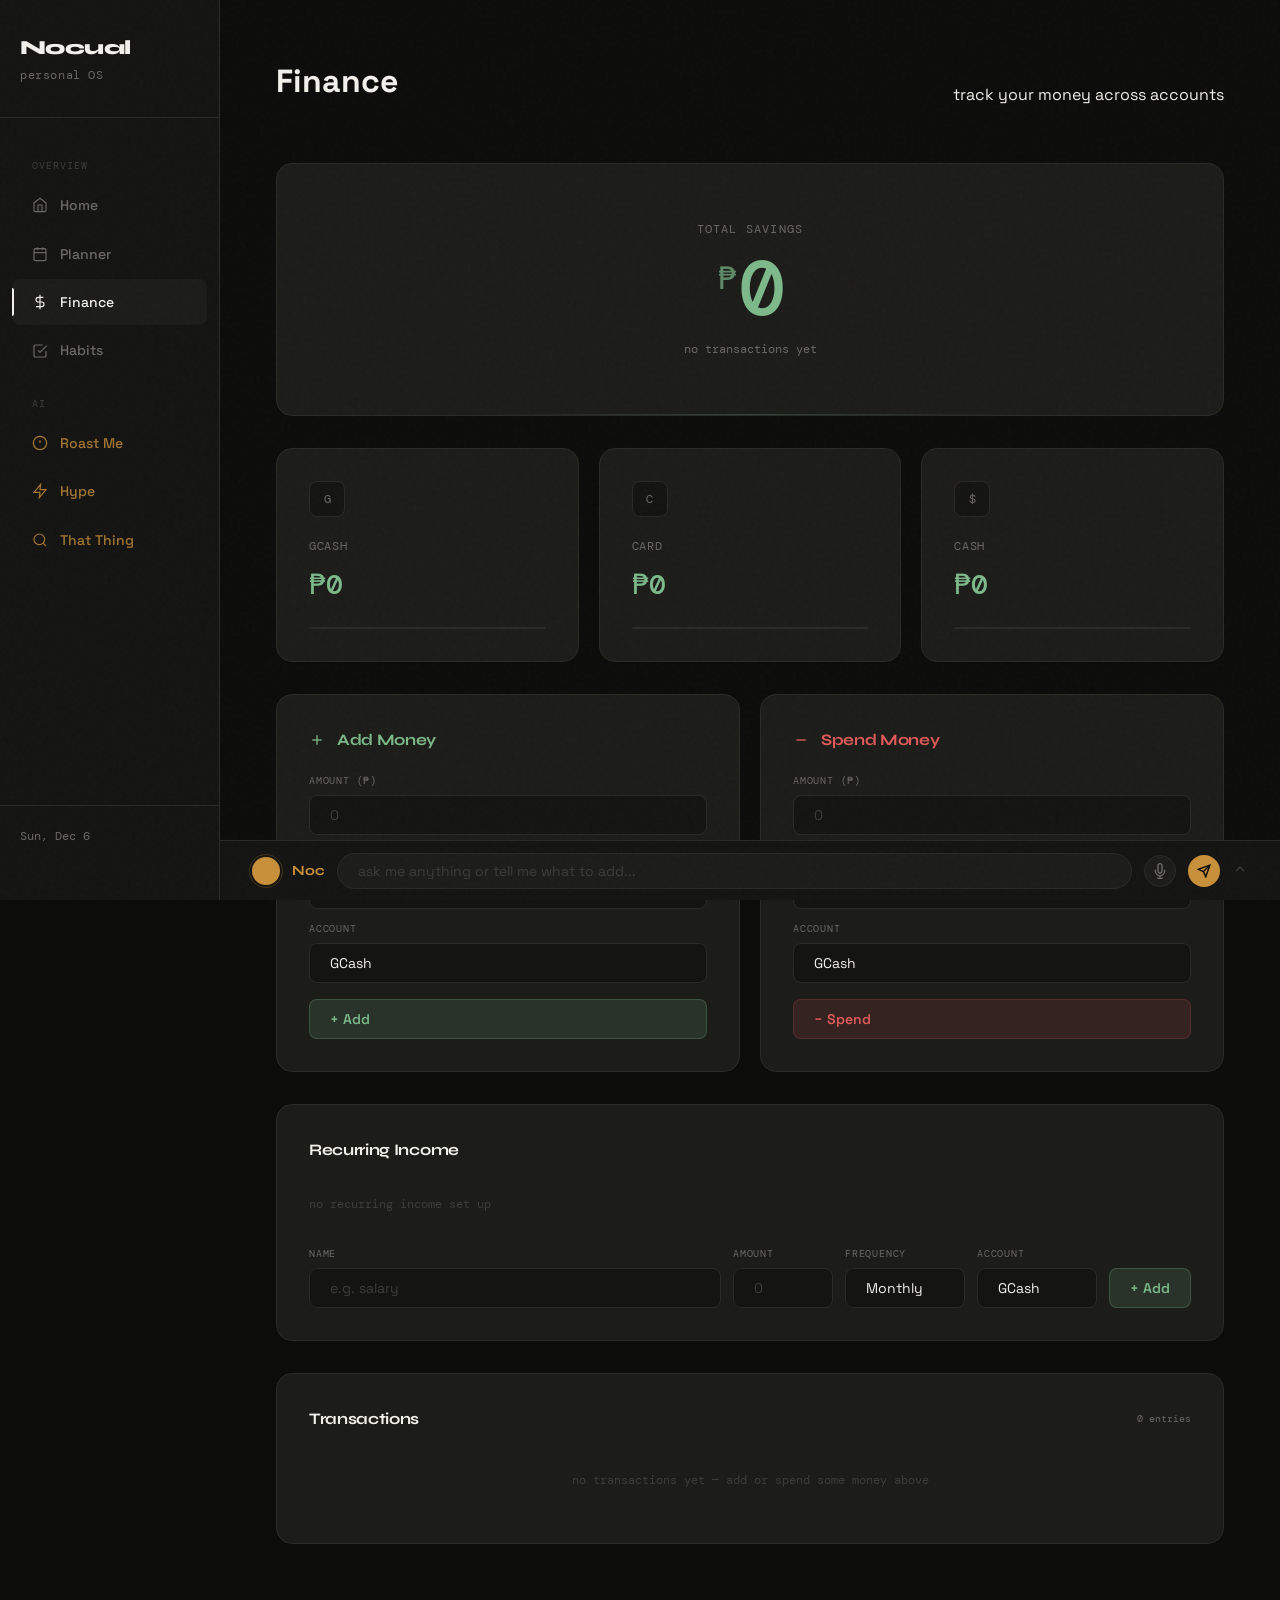
==== commit b648508d: "feat: 16 upgrades — interactions, AI, mobile polish - Live clock in greeting (updates every second) " ====
--- a/finance.html
+++ b/finance.html
@@ -15,6 +15,7 @@
   <link rel="apple-touch-icon" href="/icons/icon-1024.png">
   <link rel="stylesheet" href="css/global.css">
   <link rel="stylesheet" href="css/finance.css">
+  <link rel="stylesheet" href="css/mobile.css">
 </head>
 <body>
 
@@ -67,6 +68,9 @@
       <h1 class="page-title">Finance</h1>
       <p class="page-sub">track your money across accounts</p>
     </div>
+
+    <!-- Sparkline chart -->
+    <div id="sparkline-wrap" class="sparkline-wrap"></div>
 
     <!-- Savings Hero -->
     <div class="savings-hero">
@@ -167,7 +171,7 @@
         <!-- populated by JS -->
       </div>
       <!-- Add recurring inline form -->
-      <div class="recurring-add" style="margin-top:var(--space-md);display:grid;grid-template-columns:1fr 100px 120px 120px auto;gap:var(--space-sm);align-items:end">
+      <div class="recurring-add">
         <div class="form-group" style="margin-bottom:0">
           <label class="form-label" for="rec-name">Name</label>
           <input class="input" type="text" id="rec-name" placeholder="e.g. salary">
@@ -234,5 +238,7 @@
   <script src="js/obsidian.js" defer></script>
   <script src="js/assistant.js" defer></script>
   <script src="js/finance.js" defer></script>
+  <script src="js/mobile-nav.js" defer></script>
+  <script src="js/transitions.js" defer></script>
 </body>
 </html>
--- a/css/global.css
+++ b/css/global.css
@@ -1,4 +1,3 @@
-@import url('https://fonts.googleapis.com/css2?family=Syne:wght@400;600;700;800&family=Space+Grotesk:wght@300;400;500;600&family=DM+Mono:wght@400;500&display=swap');
 
 /* ─── Tokens ─────────────────────────────────────────────────────────────── */
 :root {
@@ -547,3 +546,135 @@
   .assistant { left: 0; }
   .page-header__title { font-size: var(--font-size-xl); }
 }
+
+/* ─── Feature 1: Orb pulse when thinking ─────────────────────────────────── */
+.assistant__orb.orb--thinking {
+  animation: orb-pulse-thinking 800ms ease-in-out infinite;
+}
+@keyframes orb-pulse-thinking {
+  0%, 100% { transform: scale(1); opacity: 1; box-shadow: 0 0 0 0 rgba(200,144,58,0.4); }
+  50% { transform: scale(1.3); opacity: 0.8; box-shadow: 0 0 0 8px rgba(200,144,58,0); }
+}
+
+/* ─── Feature 2: Mic button ──────────────────────────────────────────────── */
+.assistant__mic {
+  width: 32px;
+  height: 32px;
+  border-radius: 50%;
+  background: var(--surface-2);
+  border: 1px solid var(--border);
+  display: flex;
+  align-items: center;
+  justify-content: center;
+  flex-shrink: 0;
+  color: var(--text-muted);
+  transition: color var(--transition), background var(--transition), border-color var(--transition);
+}
+.assistant__mic:hover { color: var(--text); border-color: var(--text-muted); }
+.assistant__mic.mic--active {
+  color: var(--ai-accent);
+  border-color: var(--ai-border);
+  background: var(--ai-dim);
+}
+.assistant__mic svg { pointer-events: none; }
+
+/* ─── Feature 3: Undo chip ───────────────────────────────────────────────── */
+.undo-chip {
+  position: fixed;
+  bottom: calc(var(--assistant-h-collapsed) + 12px);
+  right: 16px;
+  background: var(--surface-2);
+  border: 1px solid var(--border);
+  color: var(--text);
+  padding: 8px 16px;
+  border-radius: 999px;
+  font-size: 13px;
+  cursor: pointer;
+  z-index: 999;
+  animation: chip-in 180ms ease forwards;
+  font-family: var(--font-body);
+  transition: background var(--transition), border-color var(--transition);
+}
+.undo-chip:hover { background: var(--surface); border-color: var(--text-muted); }
+@keyframes chip-in {
+  from { transform: translateY(8px); opacity: 0; }
+  to { transform: translateY(0); opacity: 1; }
+}
+
+/* ─── Feature 4: Habit heatmap ───────────────────────────────────────────── */
+.habit-heatmap {
+  display: flex;
+  flex-wrap: wrap;
+  gap: 4px;
+  margin-bottom: var(--space-lg);
+}
+.habit-heatmap__square {
+  width: 12px;
+  height: 12px;
+  border-radius: 3px;
+  flex-shrink: 0;
+  cursor: default;
+  transition: opacity var(--transition);
+}
+.habit-heatmap__square:hover { opacity: 0.75; }
+
+/* ─── Feature 5: Swipe to delete ─────────────────────────────────────────── */
+.habit-item {
+  position: relative;
+  overflow: hidden;
+}
+.habit-item__content {
+  position: relative;
+  z-index: 1;
+  transition: transform 180ms ease;
+  background: var(--surface);
+  display: flex;
+  align-items: center;
+  gap: var(--space-sm);
+  padding: var(--space-sm) var(--space-md);
+  border-radius: var(--radius-md);
+  border: 1px solid var(--border);
+  margin-bottom: 8px;
+}
+.habit-item__delete-bg {
+  position: absolute;
+  right: 0;
+  top: 0;
+  bottom: 8px;
+  width: 80px;
+  background: #e05252;
+  display: flex;
+  align-items: center;
+  justify-content: center;
+  border-radius: 0 var(--radius-md) var(--radius-md) 0;
+  color: #fff;
+}
+
+/* ─── Feature 6: Confetti ────────────────────────────────────────────────── */
+.confetti-piece {
+  position: fixed;
+  bottom: 0;
+  width: 8px;
+  height: 8px;
+  border-radius: 2px;
+  z-index: 9999;
+  pointer-events: none;
+  animation: confetti-rise linear forwards;
+}
+@keyframes confetti-rise {
+  0% { transform: translateY(0) rotate(0deg); opacity: 1; }
+  100% { transform: translateY(-100vh) rotate(720deg); opacity: 0; }
+}
+
+/* ─── Feature 9: Skeleton loaders ───────────────────────────────────────── */
+.habit-skeleton {
+  height: 52px;
+  border-radius: 8px;
+  background: var(--surface-2);
+  animation: skeleton-pulse 1.2s ease-in-out infinite;
+  margin-bottom: 8px;
+}
+@keyframes skeleton-pulse {
+  0%, 100% { opacity: 0.4; }
+  50% { opacity: 0.8; }
+}
--- a/css/finance.css
+++ b/css/finance.css
@@ -176,6 +176,26 @@
 .btn--spend:hover { background: rgba(224, 90, 90, 0.2); opacity: 1; }
 
 /* ─── Recurring income ────────────────────────────────────────────────────── */
+.recurring-add {
+  margin-top: var(--space-md);
+  display: grid;
+  grid-template-columns: 1fr 100px 120px 120px auto;
+  gap: var(--space-sm);
+  align-items: end;
+}
+
+.recurring-add .form-group { margin-bottom: 0; }
+.recurring-add .btn { white-space: nowrap; }
+
+@media (max-width: 768px) {
+  .recurring-add {
+    grid-template-columns: 1fr 1fr;
+  }
+  .recurring-add .btn {
+    grid-column: 1 / -1;
+  }
+}
+
 .recurring-section {
   background: var(--surface-2);
   border: 1px solid var(--border);
--- a/css/mobile.css
+++ b/css/mobile.css
@@ -0,0 +1,270 @@
+/* ─── Mobile-only styles (max 768px) ─────────────────────────────────────── */
+
+:root {
+  --bottom-nav-h: 64px;
+}
+
+/* ─── Hide sidebar on mobile ──────────────────────────────────────────────── */
+@media (max-width: 768px) {
+  .sidebar { display: none !important; }
+
+  /* ─── Main content ──────────────────────────────────────────────────────── */
+  .main {
+    margin-left: 0;
+    width: 100%;
+    padding: calc(var(--space-md) + env(safe-area-inset-top, 0px))
+             var(--space-md)
+             calc(var(--bottom-nav-h) + var(--assistant-h-collapsed) + env(safe-area-inset-bottom, 20px) + var(--space-md));
+    min-height: 100dvh;
+  }
+
+  /* ─── Assistant bar ─────────────────────────────────────────────────────── */
+  .assistant {
+    left: 0;
+    bottom: calc(var(--bottom-nav-h) + env(safe-area-inset-bottom, 0px));
+  }
+
+  .assistant__bar {
+    padding: 0 var(--space-md);
+  }
+
+  /* ─── Bottom nav ────────────────────────────────────────────────────────── */
+  .mobile-nav {
+    display: flex;
+    position: fixed;
+    bottom: 0;
+    left: 0;
+    right: 0;
+    height: calc(var(--bottom-nav-h) + env(safe-area-inset-bottom, 0px));
+    padding-bottom: env(safe-area-inset-bottom, 0px);
+    background: var(--surface);
+    border-top: 1px solid var(--border);
+    z-index: 300;
+    align-items: stretch;
+  }
+
+  .mobile-nav__item {
+    flex: 1;
+    display: flex;
+    flex-direction: column;
+    align-items: center;
+    justify-content: center;
+    gap: 4px;
+    color: var(--text-dim);
+    font-size: 10px;
+    font-family: var(--font-mono);
+    letter-spacing: 0.04em;
+    text-transform: uppercase;
+    text-decoration: none;
+    padding: 8px 4px;
+    transition: color var(--transition);
+    -webkit-tap-highlight-color: transparent;
+  }
+
+  .mobile-nav__item svg {
+    width: 20px;
+    height: 20px;
+    stroke-width: 1.75;
+  }
+
+  .mobile-nav__item--active {
+    color: var(--text);
+  }
+
+  .mobile-nav__item--ai {
+    color: var(--ai-accent);
+    opacity: 0.6;
+  }
+
+  .mobile-nav__item--ai.mobile-nav__item--active {
+    opacity: 1;
+  }
+
+  /* ─── Page header ───────────────────────────────────────────────────────── */
+  .page-header {
+    margin-bottom: var(--space-md);
+  }
+
+  .page-header__title {
+    font-size: var(--font-size-xl);
+  }
+
+  /* ─── Home page ─────────────────────────────────────────────────────────── */
+  .home-grid {
+    grid-template-columns: 1fr 1fr;
+    gap: var(--space-md);
+  }
+
+  .greeting {
+    padding: var(--space-md) 0 var(--space-sm);
+  }
+
+  .greeting__text {
+    font-size: clamp(1.75rem, 8vw, 2.5rem);
+  }
+
+  .stat-card {
+    padding: var(--space-md);
+  }
+
+  .stat-card__value {
+    font-size: var(--font-size-xl);
+  }
+
+  .buddy-msg {
+    padding: var(--space-md);
+    gap: var(--space-md);
+  }
+
+  .schedule-preview {
+    padding: var(--space-md);
+  }
+
+  /* ─── Planner ───────────────────────────────────────────────────────────── */
+  .planner-layout {
+    flex-direction: column !important;
+    gap: var(--space-md) !important;
+  }
+
+  .cal {
+    position: static !important;
+    width: 100% !important;
+    max-width: 100% !important;
+    border-right: none !important;
+    border-bottom: 1px solid var(--border);
+    padding-bottom: var(--space-md);
+  }
+
+  .planner-right {
+    width: 100% !important;
+  }
+
+  /* ─── Finance ───────────────────────────────────────────────────────────── */
+  .finance-grid {
+    grid-template-columns: 1fr !important;
+  }
+
+  .account-cards {
+    grid-template-columns: 1fr 1fr !important;
+  }
+
+  /* ─── That Thing ────────────────────────────────────────────────────────── */
+  .that-thing-input-wrap {
+    flex-direction: column;
+    align-items: stretch;
+  }
+
+  .that-thing-input {
+    font-size: 16px;
+  }
+
+  .that-thing-input-wrap .btn {
+    width: 100%;
+    justify-content: center;
+  }
+
+  /* ─── Util ──────────────────────────────────────────────────────────────── */
+  .chat-msg__bubble {
+    max-width: 85%;
+  }
+}
+
+/* ─── Prevent iOS zoom on input focus ────────────────────────────────────── */
+@media (max-width: 768px) {
+  input, textarea, select {
+    font-size: 16px !important;
+  }
+}
+
+/* ─── AI popup sheet ────────────────────────────────────────────────────── */
+@media (max-width: 768px) {
+  .mobile-ai-sheet {
+    position: fixed;
+    bottom: calc(var(--bottom-nav-h) + env(safe-area-inset-bottom, 0px));
+    left: var(--space-sm);
+    right: var(--space-sm);
+    background: var(--surface);
+    border: 1px solid var(--ai-border);
+    border-radius: var(--radius-lg);
+    z-index: 299;
+    padding: var(--space-sm);
+    display: flex;
+    flex-direction: column;
+    gap: 2px;
+    transform: translateY(12px);
+    opacity: 0;
+    pointer-events: none;
+    transition: opacity 180ms ease, transform 180ms ease;
+  }
+
+  .mobile-ai-sheet.is-open {
+    opacity: 1;
+    transform: translateY(0);
+    pointer-events: all;
+  }
+
+  .mobile-ai-sheet__item {
+    display: flex;
+    align-items: center;
+    gap: var(--space-md);
+    padding: var(--space-md);
+    border-radius: var(--radius-md);
+    color: var(--text-muted);
+    text-decoration: none;
+    transition: background var(--transition), color var(--transition);
+  }
+
+  .mobile-ai-sheet__item:hover,
+  .mobile-ai-sheet__item.active {
+    background: var(--ai-dim);
+    color: var(--ai-accent);
+  }
+
+  .mobile-ai-sheet__item svg {
+    width: 20px;
+    height: 20px;
+    stroke-width: 1.75;
+    flex-shrink: 0;
+  }
+
+  .mobile-ai-sheet__name {
+    font-size: var(--font-size-sm);
+    font-weight: 600;
+    color: var(--text);
+    margin-bottom: 2px;
+  }
+
+  .mobile-ai-sheet__item.active .mobile-ai-sheet__name {
+    color: var(--ai-accent);
+  }
+
+  .mobile-ai-sheet__desc {
+    font-size: var(--font-size-xs);
+    color: var(--text-muted);
+  }
+}
+
+/* ─── Hide mobile nav on desktop ─────────────────────────────────────────── */
+@media (min-width: 769px) {
+  .mobile-nav { display: none !important; }
+}
+
+/* ─── Feature 8: Pull-to-refresh indicator ───────────────────────────────── */
+#pull-indicator {
+  position: fixed;
+  top: -50px;
+  left: 50%;
+  transform: translateX(-50%);
+  background: var(--surface-2);
+  color: var(--text-muted);
+  border: 1px solid var(--border);
+  padding: 8px 16px;
+  border-radius: 999px;
+  font-size: 13px;
+  font-family: var(--font-body);
+  transition: top 180ms ease;
+  z-index: 999;
+  pointer-events: none;
+  white-space: nowrap;
+}
+#pull-indicator.pull-visible { top: 12px; }
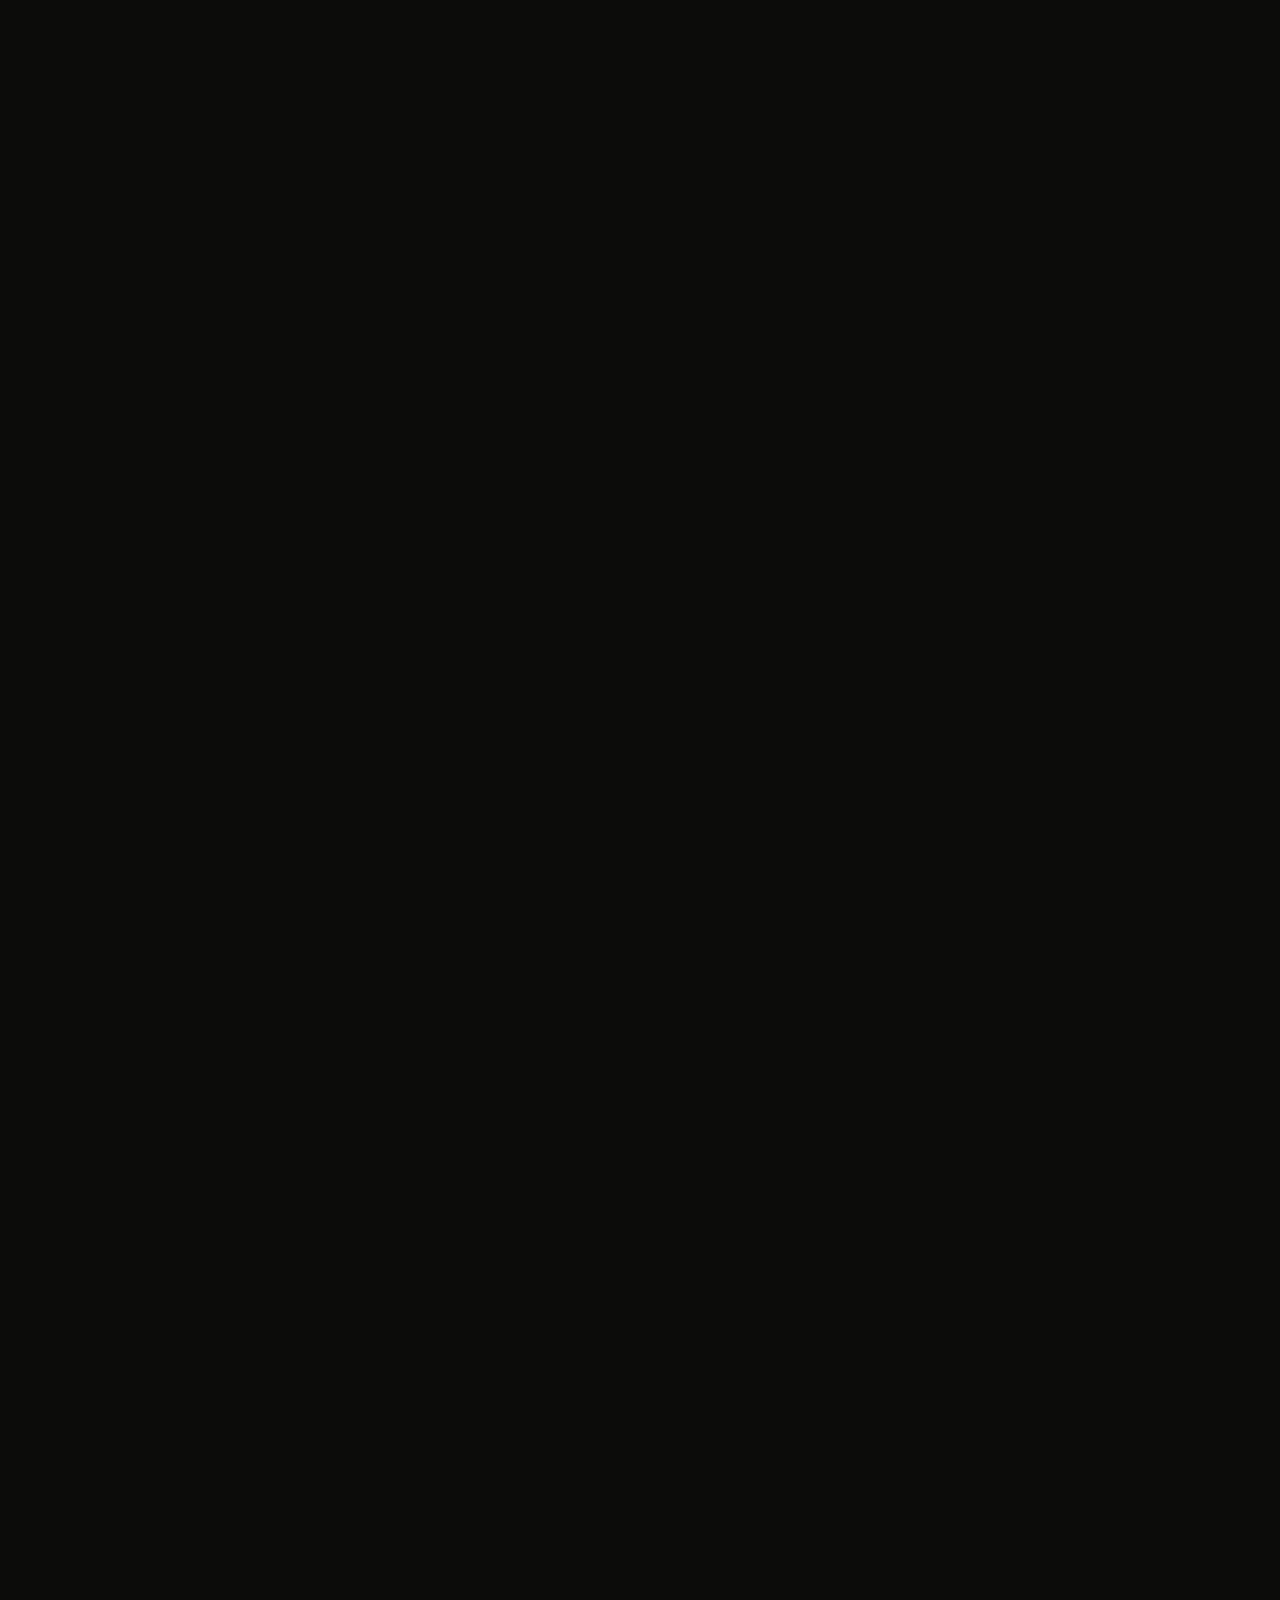
==== commit 262f88fc: "Migrate to Supabase: auth, real-time sync, all pages updated - Add config.js with Supabase URL/key p" ====
--- a/finance.html
+++ b/finance.html
@@ -233,7 +233,9 @@
     <div class="assistant__chat" id="assistant-chat"></div>
   </div>
 
-  <script src="config.js" defer></script>
+  <script src="https://cdn.jsdelivr.net/npm/@supabase/supabase-js@2/dist/umd/supabase.min.js"></script>
+  <script src="config.js"></script>
+  <script src="js/db.js"></script>
   <script src="js/store.js" defer></script>
   <script src="js/obsidian.js" defer></script>
   <script src="js/assistant.js" defer></script>
